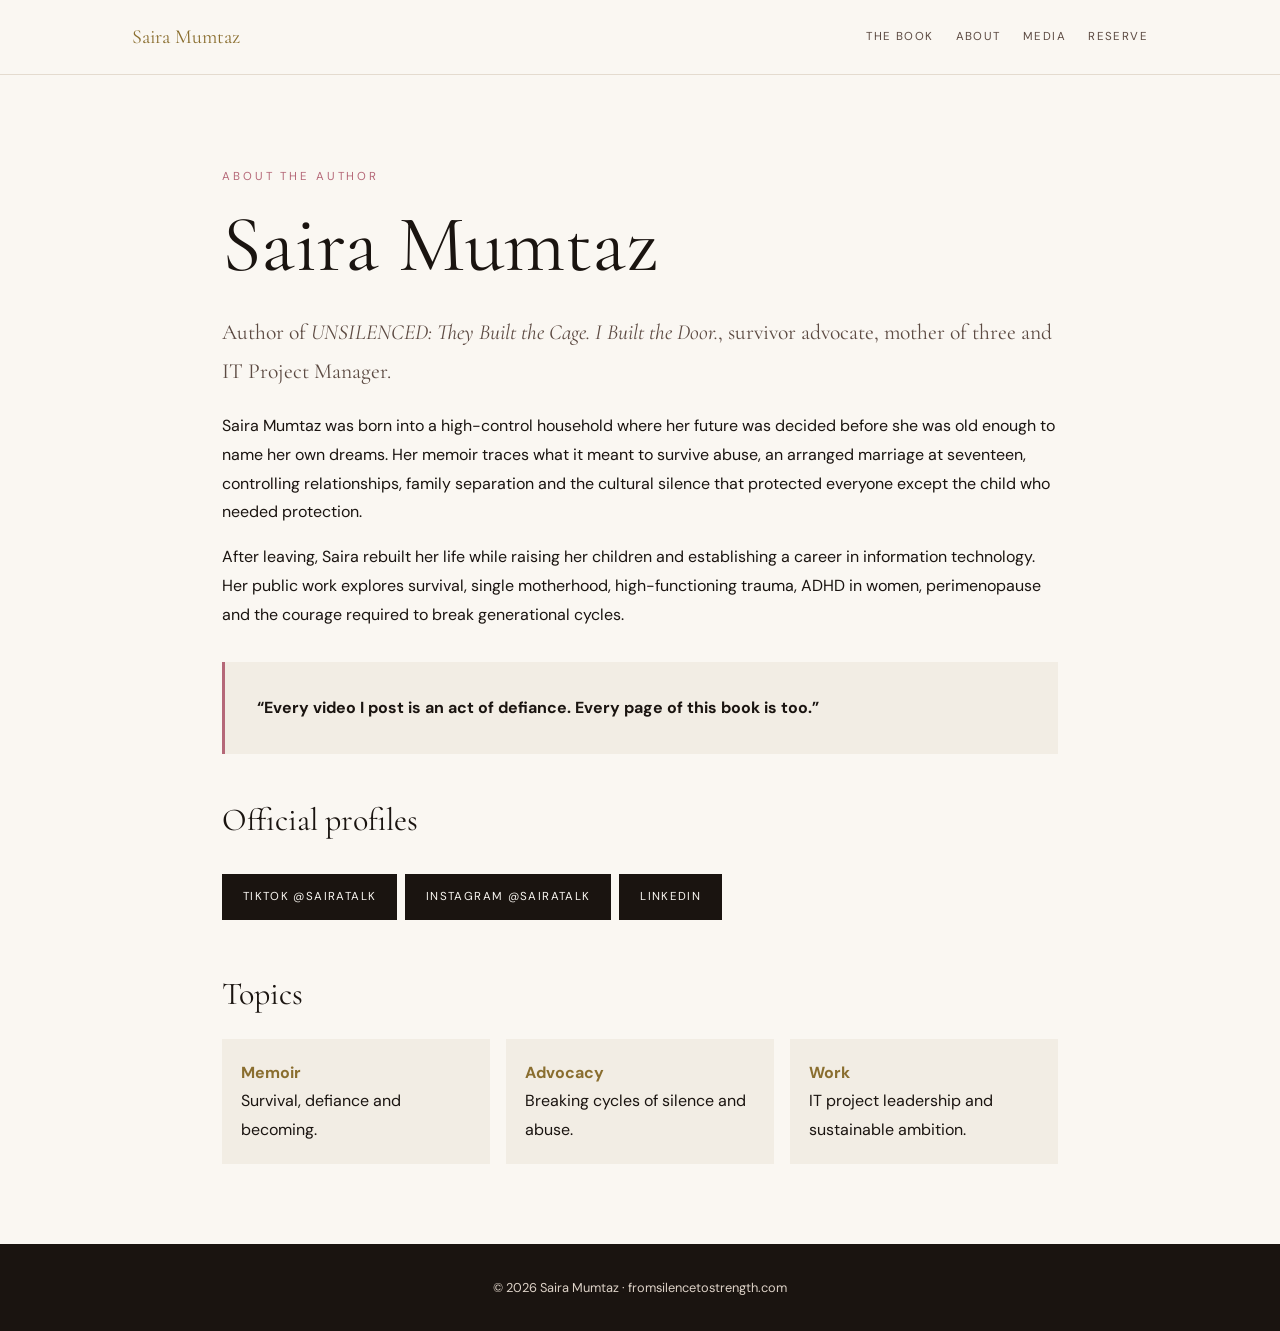
==== about.html @ 46161015 "Improve author and book search presence" ====
<!doctype html><html lang="en"><head><meta charset="utf-8"><meta name="viewport" content="width=device-width,initial-scale=1"><title>Saira Mumtaz | Author, Survivor Advocate & IT Project Manager</title><meta name="description" content="Meet Saira Mumtaz, Chicago-based author of UNSILENCED, survivor advocate, mother of three, and IT Project Manager sharing stories of survival and generational healing."><meta name="robots" content="index,follow"><link rel="canonical" href="https://fromsilencetostrength.com/about.html"><meta property="og:title" content="About Saira Mumtaz | Author of UNSILENCED"><meta property="og:description" content="Author, survivor advocate, mother and IT Project Manager turning silence into strength."><meta property="og:url" content="https://fromsilencetostrength.com/about.html"><meta property="og:image" content="https://fromsilencetostrength.com/saira-mumtaz-author.jpg"><meta property="og:type" content="profile"><link rel="preconnect" href="https://fonts.googleapis.com"><link href="https://fonts.googleapis.com/css2?family=Cormorant+Garamond:wght@400;500&family=DM+Sans:wght@300;400;500&display=swap" rel="stylesheet"><link rel="stylesheet" href="/seo.css"><script type="application/ld+json">{"@context":"https://schema.org","@type":"ProfilePage","url":"https://fromsilencetostrength.com/about.html","mainEntity":{"@type":"Person","@id":"https://fromsilencetostrength.com/about.html#saira","name":"Saira Mumtaz","alternateName":"@sairatalk","jobTitle":["Author","IT Project Manager","Advocate"],"description":"Saira Mumtaz is the author of UNSILENCED: They Built the Cage. I Built the Door.","sameAs":["https://www.tiktok.com/@sairatalk","https://www.instagram.com/sairatalk/","https://www.linkedin.com/in/saira-mumtaz"],"url":"https://fromsilencetostrength.com/about.html"}}</script></head><body><header><nav><a class="brand" href="/">Saira Mumtaz</a><div class="links"><a href="/unsilenced.html">The Book</a><a href="/about.html">About</a><a href="/media.html">Media</a><a href="/#reserve">Reserve</a></div></nav></header><main><p class="eyebrow">About the Author</p><h1>Saira Mumtaz</h1><p class="lead">Author of <em>UNSILENCED: They Built the Cage. I Built the Door.</em>, survivor advocate, mother of three and IT Project Manager.</p><p>Saira Mumtaz was born into a high-control household where her future was decided before she was old enough to name her own dreams. Her memoir traces what it meant to survive abuse, an arranged marriage at seventeen, controlling relationships, family separation and the cultural silence that protected everyone except the child who needed protection.</p><p>After leaving, Saira rebuilt her life while raising her children and establishing a career in information technology. Her public work explores survival, single motherhood, high-functioning trauma, ADHD in women, perimenopause and the courage required to break generational cycles.</p><div class="panel"><strong>“Every video I post is an act of defiance. Every page of this book is too.”</strong></div><h2>Official profiles</h2><p><a class="button" href="https://www.tiktok.com/@sairatalk">TikTok @sairatalk</a><a class="button" href="https://www.instagram.com/sairatalk/">Instagram @sairatalk</a><a class="button" href="https://www.linkedin.com/in/saira-mumtaz">LinkedIn</a></p><h2>Topics</h2><div class="facts"><div class="fact"><strong>Memoir</strong>Survival, defiance and becoming.</div><div class="fact"><strong>Advocacy</strong>Breaking cycles of silence and abuse.</div><div class="fact"><strong>Work</strong>IT project leadership and sustainable ambition.</div></div></main><footer>© 2026 Saira Mumtaz · fromsilencetostrength.com</footer></body></html>
---- seo.css ----
:root{--ivory:#faf7f2;--deep:#f2ede4;--rose:#b56878;--gold:#8a6e2f;--ink:#1a1410;--muted:#5c4a42;--serif:"Cormorant Garamond",Georgia,serif;--sans:"DM Sans",system-ui,sans-serif}*{box-sizing:border-box}body{margin:0;background:var(--ivory);color:var(--ink);font-family:var(--sans);line-height:1.8}a{color:var(--rose)}header{border-bottom:1px solid #e4dbcf;background:rgba(250,247,242,.97)}nav{max-width:1080px;margin:auto;padding:1.2rem 2rem;display:flex;align-items:center;justify-content:space-between;gap:1rem}.brand{font-family:var(--serif);font-size:1.25rem;color:var(--gold);text-decoration:none}.links{display:flex;gap:1.4rem;flex-wrap:wrap}.links a{font-size:.72rem;letter-spacing:.12em;text-transform:uppercase;text-decoration:none;color:var(--muted)}main{max-width:900px;margin:auto;padding:5rem 2rem}h1,h2{font-family:var(--serif);font-weight:400;line-height:1.15}h1{font-size:clamp(2.7rem,7vw,5rem);margin:.2rem 0 1.2rem}h2{font-size:2rem;margin-top:3rem}.eyebrow{color:var(--rose);font-size:.72rem;letter-spacing:.25em;text-transform:uppercase}.lead{font-family:var(--serif);font-size:1.35rem;color:var(--muted)}.panel{background:var(--deep);padding:2rem;margin:2rem 0;border-left:3px solid var(--rose)}.button{display:inline-block;background:var(--ink);color:var(--ivory);text-decoration:none;padding:.8rem 1.3rem;margin:.5rem .5rem .5rem 0;font-size:.72rem;letter-spacing:.12em;text-transform:uppercase}.facts{display:grid;grid-template-columns:repeat(auto-fit,minmax(210px,1fr));gap:1rem}.fact{background:var(--deep);padding:1.2rem}.fact strong{display:block;color:var(--gold)}footer{background:var(--ink);color:#ddd2c7;padding:2rem;text-align:center;font-size:.8rem}@media(max-width:620px){nav{align-items:flex-start;flex-direction:column}main{padding-top:3rem}}
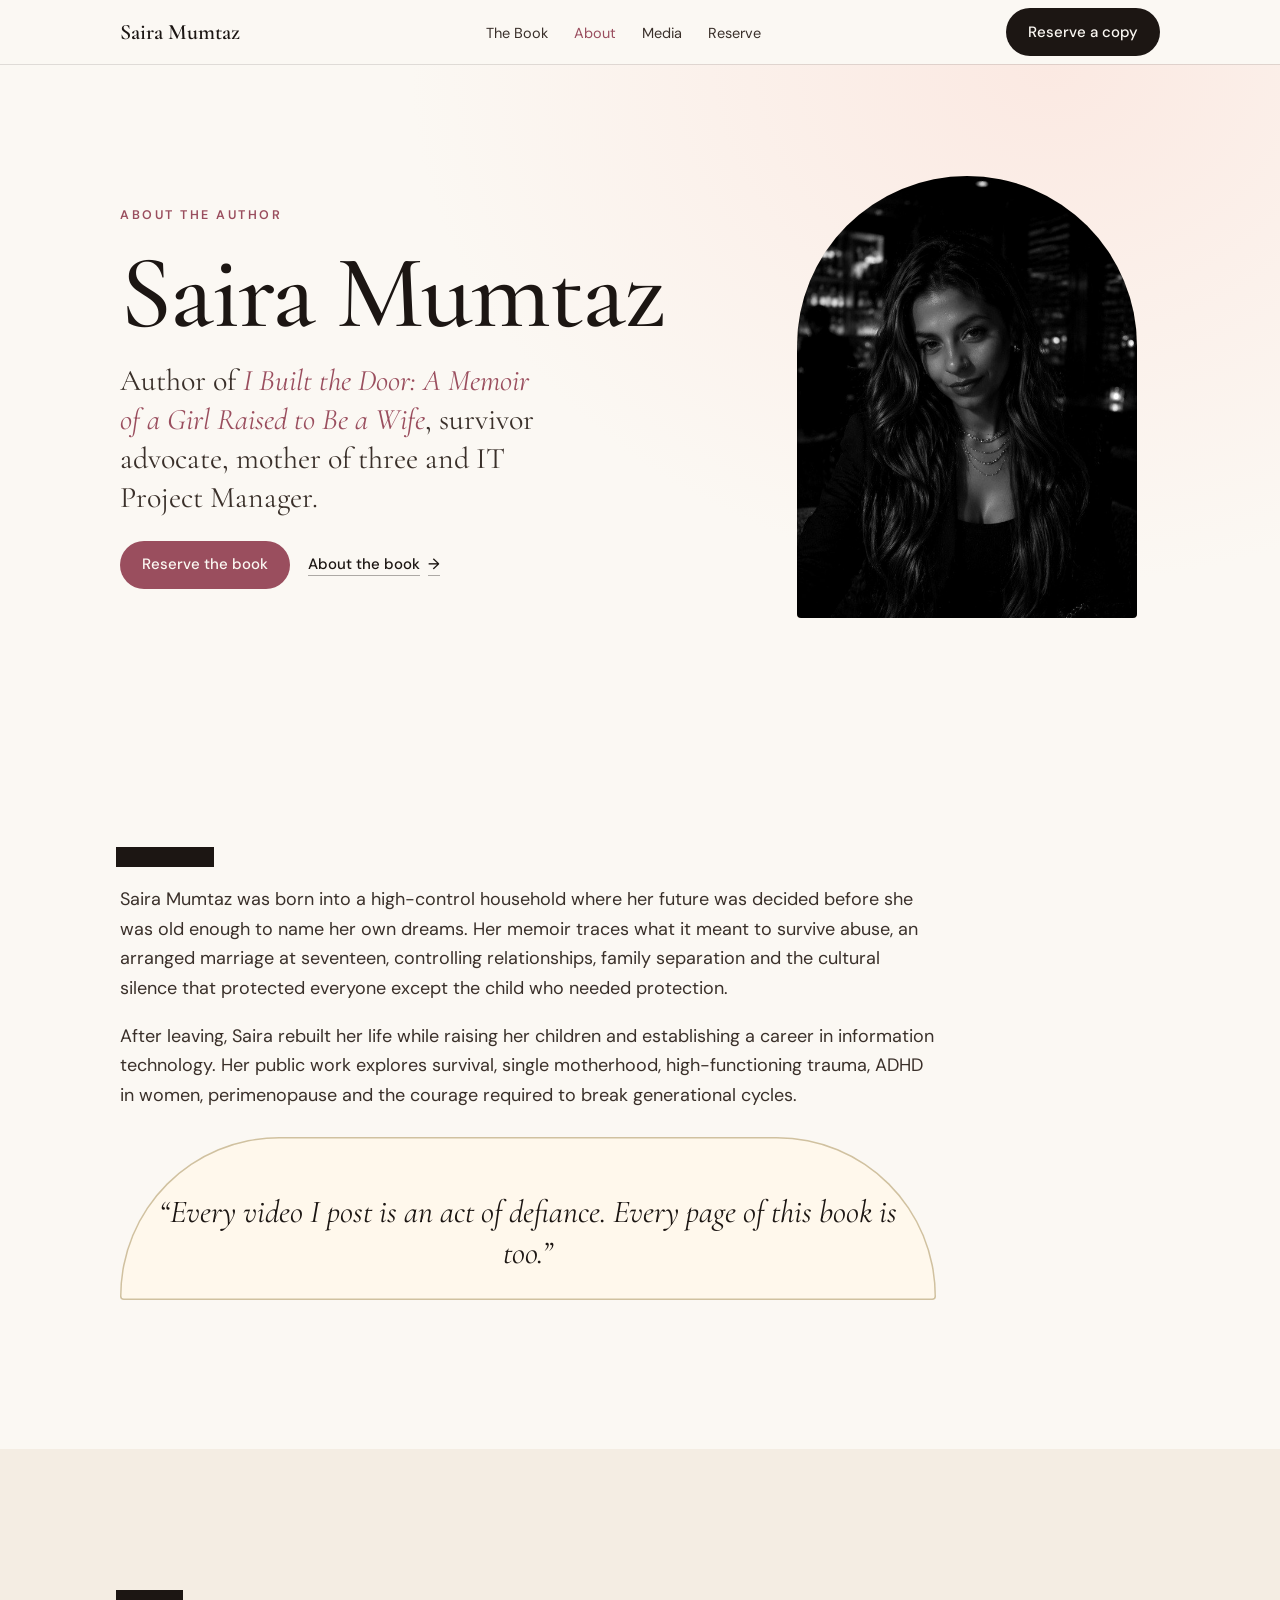
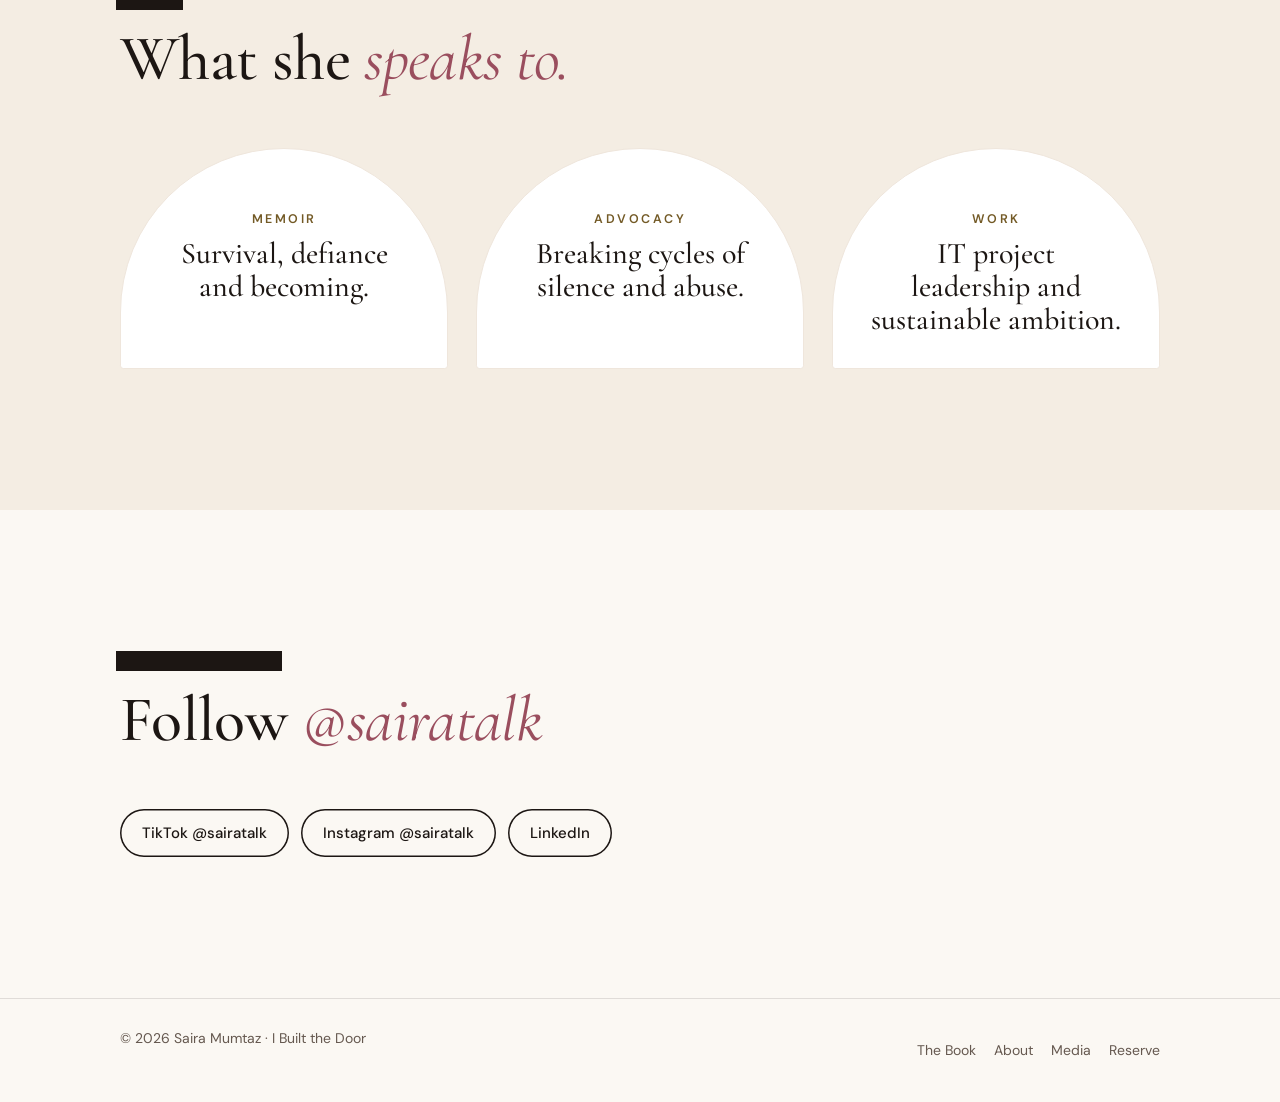
==== commit 0ac6eb5a: "New design: I Built the Door site with sunrise keyhole Redesigned author site: new title I Built the" ====
--- a/about.html
+++ b/about.html
@@ -1 +1,105 @@
-<!doctype html><html lang="en"><head><meta charset="utf-8"><meta name="viewport" content="width=device-width,initial-scale=1"><title>Saira Mumtaz | Author, Survivor Advocate & IT Project Manager</title><meta name="description" content="Meet Saira Mumtaz, Chicago-based author of UNSILENCED, survivor advocate, mother of three, and IT Project Manager sharing stories of survival and generational healing."><meta name="robots" content="index,follow"><link rel="canonical" href="https://fromsilencetostrength.com/about.html"><meta property="og:title" content="About Saira Mumtaz | Author of UNSILENCED"><meta property="og:description" content="Author, survivor advocate, mother and IT Project Manager turning silence into strength."><meta property="og:url" content="https://fromsilencetostrength.com/about.html"><meta property="og:image" content="https://fromsilencetostrength.com/saira-mumtaz-author.jpg"><meta property="og:type" content="profile"><link rel="preconnect" href="https://fonts.googleapis.com"><link href="https://fonts.googleapis.com/css2?family=Cormorant+Garamond:wght@400;500&family=DM+Sans:wght@300;400;500&display=swap" rel="stylesheet"><link rel="stylesheet" href="/seo.css"><script type="application/ld+json">{"@context":"https://schema.org","@type":"ProfilePage","url":"https://fromsilencetostrength.com/about.html","mainEntity":{"@type":"Person","@id":"https://fromsilencetostrength.com/about.html#saira","name":"Saira Mumtaz","alternateName":"@sairatalk","jobTitle":["Author","IT Project Manager","Advocate"],"description":"Saira Mumtaz is the author of UNSILENCED: They Built the Cage. I Built the Door.","sameAs":["https://www.tiktok.com/@sairatalk","https://www.instagram.com/sairatalk/","https://www.linkedin.com/in/saira-mumtaz"],"url":"https://fromsilencetostrength.com/about.html"}}</script></head><body><header><nav><a class="brand" href="/">Saira Mumtaz</a><div class="links"><a href="/unsilenced.html">The Book</a><a href="/about.html">About</a><a href="/media.html">Media</a><a href="/#reserve">Reserve</a></div></nav></header><main><p class="eyebrow">About the Author</p><h1>Saira Mumtaz</h1><p class="lead">Author of <em>UNSILENCED: They Built the Cage. I Built the Door.</em>, survivor advocate, mother of three and IT Project Manager.</p><p>Saira Mumtaz was born into a high-control household where her future was decided before she was old enough to name her own dreams. Her memoir traces what it meant to survive abuse, an arranged marriage at seventeen, controlling relationships, family separation and the cultural silence that protected everyone except the child who needed protection.</p><p>After leaving, Saira rebuilt her life while raising her children and establishing a career in information technology. Her public work explores survival, single motherhood, high-functioning trauma, ADHD in women, perimenopause and the courage required to break generational cycles.</p><div class="panel"><strong>“Every video I post is an act of defiance. Every page of this book is too.”</strong></div><h2>Official profiles</h2><p><a class="button" href="https://www.tiktok.com/@sairatalk">TikTok @sairatalk</a><a class="button" href="https://www.instagram.com/sairatalk/">Instagram @sairatalk</a><a class="button" href="https://www.linkedin.com/in/saira-mumtaz">LinkedIn</a></p><h2>Topics</h2><div class="facts"><div class="fact"><strong>Memoir</strong>Survival, defiance and becoming.</div><div class="fact"><strong>Advocacy</strong>Breaking cycles of silence and abuse.</div><div class="fact"><strong>Work</strong>IT project leadership and sustainable ambition.</div></div></main><footer>© 2026 Saira Mumtaz · fromsilencetostrength.com</footer></body></html>
+<!doctype html>
+<html lang="en">
+<head>
+<!-- Google tag (gtag.js) -->
+<script async src="https://www.googletagmanager.com/gtag/js?id=G-B0QTELP16X"></script>
+<script>window.dataLayer=window.dataLayer||[];function gtag(){dataLayer.push(arguments);}gtag('js',new Date());gtag('config','G-B0QTELP16X');</script>
+<meta charset="utf-8">
+<meta name="viewport" content="width=device-width, initial-scale=1, viewport-fit=cover">
+<title>Saira Mumtaz | Author of I Built the Door, Survivor Advocate and IT Project Manager</title>
+<meta name="description" content="Meet Saira Mumtaz, Chicago-based author of I Built the Door, survivor advocate, mother of three and IT Project Manager.">
+<meta name="author" content="Saira Mumtaz">
+<meta name="robots" content="index, follow">
+<link rel="canonical" href="https://fromsilencetostrength.com/about.html">
+<meta property="og:type" content="profile">
+<meta property="og:url" content="https://fromsilencetostrength.com/about.html">
+<meta property="og:title" content="Saira Mumtaz | Author of I Built the Door">
+<meta property="og:description" content="Meet Saira Mumtaz, Chicago-based author of I Built the Door, survivor advocate, mother of three and IT Project Manager.">
+<meta property="og:image" content="https://fromsilencetostrength.com/saira-mumtaz-author.jpg">
+<meta name="twitter:card" content="summary_large_image">
+<link rel="preconnect" href="https://fonts.googleapis.com">
+<link rel="preconnect" href="https://fonts.gstatic.com" crossorigin>
+<link rel="stylesheet" href="https://fonts.googleapis.com/css2?family=Cormorant+Garamond:ital,wght@0,400;0,500;0,600;1,400;1,500&family=DM+Sans:opsz,wght@9..40,400;9..40,500;9..40,600&display=swap">
+<link rel="stylesheet" href="/site.css">
+<link rel="icon" href="/favicon.svg" type="image/svg+xml">
+<link rel="icon" href="/favicon.ico" sizes="32x32">
+<link rel="apple-touch-icon" href="/apple-touch-icon.png">
+<script type="application/ld+json">{"@context": "https://schema.org", "@type": "ProfilePage", "url": "https://fromsilencetostrength.com/about.html", "mainEntity": {"@type": "Person", "@id": "https://fromsilencetostrength.com/about.html#saira", "name": "Saira Mumtaz", "alternateName": "@sairatalk", "jobTitle": ["Author", "IT Project Manager", "Advocate"], "description": "Saira Mumtaz is the author of I Built the Door: A Memoir of a Girl Raised to Be a Wife.", "image": "https://fromsilencetostrength.com/saira-mumtaz-author.jpg", "sameAs": ["https://www.tiktok.com/@sairatalk", "https://www.instagram.com/sairatalk/", "https://www.linkedin.com/in/saira-mumtaz"], "url": "https://fromsilencetostrength.com/about.html"}}</script>
+</head>
+<body class="page">
+<a class="skip" href="#main">Skip to main content</a>
+<nav class="nav solid" aria-label="Main">
+  <div class="container">
+    <a class="brand" href="/">Saira Mumtaz</a>
+    <ul>
+      <li><a href="/book.html">The Book</a></li>
+      <li><a href="/about.html" aria-current="page">About</a></li>
+      <li><a href="/media.html">Media</a></li>
+      <li class="wide-only"><a href="/#reserve">Reserve</a></li>
+    </ul>
+    <a class="pill" href="/#reserve">Reserve a copy</a>
+  </div>
+</nav>
+<main id="main">
+<header class="page-hero">
+    <div class="container">
+      <div class="copy">
+        <span class="label">About the Author</span>
+        <h1>Saira Mumtaz</h1>
+        <p class="lead">Author of <em>I Built the Door: A Memoir of a Girl Raised to Be a Wife</em>, survivor advocate, mother of three and IT Project Manager.</p>
+        <div class="cta"><a class="pill rose" href="/#reserve">Reserve the book</a><a class="textlink" href="/book.html">About the book <span aria-hidden="true">→</span></a></div>
+      </div>
+      <img class="portrait art" src="/saira-mumtaz-author.jpg" alt="Saira Mumtaz, author of I Built the Door, black and white portrait" width="340" height="442">
+    </div>
+  </header>
+
+  <section aria-label="Her story">
+    <div class="container">
+      <div class="prose">
+        <span class="label">Her story</span>
+        <p>Saira Mumtaz was born into a high-control household where her future was decided before she was old enough to name her own dreams. Her memoir traces what it meant to survive abuse, an arranged marriage at seventeen, controlling relationships, family separation and the cultural silence that protected everyone except the child who needed protection.</p>
+        <p>After leaving, Saira rebuilt her life while raising her children and establishing a career in information technology. Her public work explores survival, single motherhood, high-functioning trauma, ADHD in women, perimenopause and the courage required to break generational cycles.</p>
+        <blockquote class="pullquote">“Every video I post is an act of defiance. Every page of this book is too.”</blockquote>
+      </div>
+    </div>
+  </section>
+
+  <section class="alt" aria-labelledby="topics-h">
+    <div class="container">
+      <div class="head"><span class="label">Topics</span><h2 id="topics-h">What she <em>speaks to.</em></h2></div>
+      <div class="parts">
+        <article class="part"><div class="n">Memoir</div><h3>Survival, defiance and becoming.</h3></article>
+        <article class="part"><div class="n">Advocacy</div><h3>Breaking cycles of silence and abuse.</h3></article>
+        <article class="part"><div class="n">Work</div><h3>IT project leadership and sustainable ambition.</h3></article>
+      </div>
+    </div>
+  </section>
+
+  <section aria-labelledby="prof-h">
+    <div class="container">
+      <div class="head"><span class="label">Official profiles</span><h2 id="prof-h">Follow <em>@sairatalk</em></h2></div>
+      <div class="row">
+        <a class="pill ghost" href="https://www.tiktok.com/@sairatalk" aria-label="TikTok @sairatalk, opens in a new tab" target="_blank" rel="noopener">TikTok @sairatalk</a>
+        <a class="pill ghost" href="https://www.instagram.com/sairatalk/" aria-label="Instagram @sairatalk, opens in a new tab" target="_blank" rel="noopener">Instagram @sairatalk</a>
+        <a class="pill ghost" href="https://www.linkedin.com/in/saira-mumtaz" aria-label="LinkedIn, opens in a new tab" target="_blank" rel="noopener">LinkedIn</a>
+      </div>
+    </div>
+  </section>
+</main>
+<footer><div class="container"><span>© 2026 Saira Mumtaz · I Built the Door</span><nav class="foot-nav" aria-label="Footer"><a href="/book.html">The Book</a><a href="/about.html">About</a><a href="/media.html">Media</a><a href="/#reserve">Reserve</a></nav></div></footer>
+<script>
+document.documentElement.style.setProperty('--khmask', "url(\"data:image/svg+xml,%3Csvg xmlns='http://www.w3.org/2000/svg' viewBox='0 0 100 140'%3E%3Ccircle cx='50' cy='44' r='32'/%3E%3Cpath d='M33 62 L67 62 L78 140 L22 140 Z'/%3E%3C/svg%3E\")");
+(function () {
+  if (window.matchMedia('(prefers-reduced-motion: reduce)').matches) return;
+  var labels = [].slice.call(document.querySelectorAll('.label'));
+  labels.forEach(function (l) { l.style.setProperty('--u', 1); });
+  var t = false;
+  function f() { t = false; var vh = window.innerHeight;
+    labels.forEach(function (l) { var y = l.getBoundingClientRect().top, k = Math.min(1, Math.max(0, (vh * .92 - y) / (vh * .22)));
+      l.style.setProperty('--u', (1 - (k < .5 ? 2*k*k : 1 - Math.pow(-2*k+2, 2)/2)).toFixed(3)); }); }
+  window.addEventListener('scroll', function () { if (!t) { t = true; requestAnimationFrame(f); } }, { passive: true });
+  window.addEventListener('resize', f); f();
+})();
+</script>
+</body>
+</html>
--- a/site.css
+++ b/site.css
@@ -0,0 +1,292 @@
+/* Brief: for women who were made to stay quiet. Feeling: someone finally said it out loud, and there is a way out. Action: reserve the book.
+   Idea: B opens the site (a keyhole of light becomes the doorway), A introduces the book (what they said is uncovered and crossed out).
+   Echoes: section labels uncover from an ink bar; arches frame the moments that matter. One light look; every text color 4.5:1 or better. */
+:root {
+  --ivory: #FBF8F3;
+  --light: #FFF8EC;
+  --paper: #F4EDE3;
+  --wall: #EFE6DA;
+  --blush: #F6DCD6;
+  --ink: #1C1613;
+  --text: #3A302A;
+  --muted: #65584F;
+  --rose: #9A4E5E;
+  --rose-deep: #7E3E4C;
+  --gold: #8A6E2F;
+  --gold-text: #735A26;
+  --line: rgba(28, 22, 19, .12);
+  --display: "Cormorant Garamond", "Iowan Old Style", Georgia, serif;
+  --body: "DM Sans", system-ui, -apple-system, "Segoe UI", Roboto, sans-serif;
+  --ease: cubic-bezier(.22, 1, .36, 1);
+  --t-tap: 180ms;
+  --t-move: 320ms;
+  --t-reveal: 520ms;
+  color-scheme: light;
+}
+* { box-sizing: border-box; }
+html, body { margin: 0; }
+img { max-width: 100%; }
+[hidden] { display: none !important; }
+html { scroll-behavior: smooth; -webkit-text-size-adjust: 100%; }
+body { background: var(--ivory); color: var(--text); font-family: var(--body); font-size: 17px; line-height: 1.65; overflow-x: hidden; }
+a { color: inherit; }
+:focus-visible { outline: 3px solid var(--rose); outline-offset: 3px; border-radius: 4px; }
+h1, h2, h3 { font-family: var(--display); font-weight: 500; color: var(--ink); margin: 0; text-wrap: balance; }
+h2 { font-size: clamp(38px, 5.4vw, 64px); line-height: 1.03; letter-spacing: -.01em; }
+h2 em, h1 em { font-style: italic; font-weight: 400; color: var(--rose); }
+p { margin: 0; text-wrap: pretty; }
+.container { max-width: 1120px; margin: 0 auto; padding-inline: clamp(16px, 4vw, 40px); }
+.skip { position: absolute; left: 16px; top: -80px; z-index: 60; background: var(--ink); color: var(--ivory); padding: 12px 18px; border-radius: 999px; text-decoration: none; font-weight: 500; }
+.skip:focus { top: calc(env(safe-area-inset-top, 0px) + 10px); }
+
+/* Echo of A: labels uncover from an ink bar as you reach them */
+.label { position: relative; display: inline-block; justify-self: start; font: 600 12.5px/1.3 var(--body); letter-spacing: .2em; text-transform: uppercase; color: var(--rose); padding: 2px 0; }
+.label::after { content: ""; position: absolute; inset: 0 -4px; background: var(--ink); transform-origin: right; transform: scaleX(var(--u, 0)); }
+
+.pill { display: inline-flex; align-items: center; justify-content: center; min-height: 48px; gap: 8px; text-decoration: none; font: 500 15px/1 var(--body);
+  padding: 14px 22px; border-radius: 999px; background: var(--ink); color: var(--ivory); border: 0; cursor: pointer; transition: transform var(--t-tap) var(--ease), background var(--t-tap) var(--ease), color var(--t-tap) var(--ease); }
+.pill:hover { background: #33291F; transform: translateY(-1px); }
+.pill.ghost { background: transparent; color: var(--ink); box-shadow: inset 0 0 0 1.5px var(--ink); }
+.pill.ghost:hover { background: var(--ink); color: var(--ivory); }
+.pill.rose { background: var(--rose); }
+.pill.rose:hover { background: var(--rose-deep); }
+
+/* ---------- Nav ---------- */
+.nav { position: fixed; top: 0; left: 0; right: 0; z-index: 50; padding-top: env(safe-area-inset-top, 0px); transition: background .35s, box-shadow .35s; }
+.nav.solid { background: rgba(251, 248, 243, .86); backdrop-filter: saturate(1.4) blur(14px); -webkit-backdrop-filter: saturate(1.4) blur(14px); box-shadow: 0 1px 0 var(--line); }
+.nav .container { display: flex; align-items: center; justify-content: space-between; gap: 16px; height: 64px; }
+.brand { font-family: var(--display); font-size: 22px; font-weight: 600; color: var(--ink); text-decoration: none; }
+.nav ul { display: flex; gap: 26px; list-style: none; margin: 0; padding: 0; }
+.nav ul a { text-decoration: none; font-size: 14.5px; }
+.nav ul a:hover { color: var(--rose); }
+@media (max-width: 860px) {
+  .nav .container { gap: 12px; }
+  .nav ul { gap: 16px; overflow-x: auto; scrollbar-width: none; white-space: nowrap; }
+  .nav ul::-webkit-scrollbar { display: none; }
+  .nav ul a { font-size: 14px; padding-block: 12px; display: inline-block; }
+  .nav ul li.wide-only { display: none; }
+  .nav .pill { display: none; }
+  .brand { font-size: 19px; white-space: nowrap; }
+}
+
+/* ---------- B: the keyhole opening ---------- */
+.keyhole-track { position: relative; height: 260vh; }
+@media (max-width: 700px) { .keyhole-track { height: 175vh; } }
+.kh-stage { position: sticky; top: 0; height: 100vh; height: 100svh; overflow: hidden; background: var(--wall); }
+.plaster { position: absolute; inset: 0; opacity: .5; pointer-events: none; }
+.door-light { position: absolute; left: 50%; top: 46%; width: 112px; height: 157px; margin: -49px 0 0 -56px; will-change: transform; transform-origin: 50% 31.4%;
+  background: rgba(154, 78, 94, var(--rim, 1));
+  -webkit-mask: var(--kh) center / 100% 100% no-repeat; mask: var(--kh) center / 100% 100% no-repeat;
+  transform: scale(var(--s, 1)); box-shadow: 0 0 0 0 transparent; }
+.door-light::before { content: none; }
+/* The horizon inside the keyhole: a sunrise over the water */
+.door-light .scene { position: absolute; inset: 4px 4px 3px; overflow: hidden;
+  -webkit-mask: var(--kh) center / 100% 100% no-repeat; mask: var(--kh) center / 100% 100% no-repeat;
+  background: linear-gradient(180deg, #FBE7D8 0%, #F6D2BF 30%, #F1BCA6 47%, #EDAE95 52.5%, #C49A86 53%, #A3826F 70%, #7E6556 100%); }
+.door-light .sun { position: absolute; left: 50%; top: calc(53% - var(--sun, 0) * 16%); width: 40%; aspect-ratio: 1; border-radius: 50%; transform: translate(-50%, -50%);
+  background: radial-gradient(circle, #FFF6E4 0 38%, #FCDDB0 60%, rgba(252, 221, 176, 0) 71%); }
+.door-light .sea { position: absolute; left: 0; right: 0; top: 53%; bottom: 0;
+  background: linear-gradient(180deg, rgba(255, 236, 214, .35), transparent 30%), repeating-linear-gradient(180deg, rgba(255, 240, 222, .16) 0 1px, transparent 1px 6px); }
+.halo { position: absolute; left: 50%; top: 46%; width: 340px; height: 340px; margin: -170px 0 0 -170px; border-radius: 50%;
+  background: radial-gradient(closest-side, rgba(255, 236, 205, .9), rgba(255, 236, 205, 0)); opacity: var(--halo, .9); transform: scale(var(--hs, 1)); pointer-events: none; }
+.wall-text { position: absolute; left: 16px; right: 16px; text-align: center; color: var(--text); opacity: var(--wt, 1); }
+.wall-text.top { top: calc(env(safe-area-inset-top, 0px) + 100px); font: 600 12px/1.4 var(--body); letter-spacing: .24em; text-transform: uppercase; color: var(--muted); }
+.wall-text.bottom { bottom: 10%; font-family: var(--display); font-style: italic; font-size: clamp(22px, 3vw, 30px); }
+.room { position: absolute; inset: 0; display: grid; place-content: center; justify-items: center; text-align: center; gap: 16px; padding: 90px 16px 40px;
+  opacity: var(--ro, 1); transform: translateY(var(--ry, 0px)); }
+.room .label::after { display: none; }
+.room h1 { font-size: clamp(62px, 12vw, 152px); line-height: .9; letter-spacing: -.02em; }
+.room .door-line { font-family: var(--display); font-style: italic; font-size: clamp(26px, 3.6vw, 42px); color: var(--rose); }
+.room .meta { color: var(--muted); font-size: 16px; }
+.room .cta { display: flex; flex-wrap: wrap; justify-content: center; gap: 12px; margin-top: 8px; }
+
+/* ---------- A: what they told her ---------- */
+.told-track { position: relative; height: 230vh; background: var(--light); }
+.told-stage { position: sticky; top: 0; min-height: 100vh; min-height: 100svh; display: grid; align-content: center; gap: clamp(26px, 4vw, 48px); padding-block: 90px 40px; }
+.told-stage .container { display: grid; gap: clamp(26px, 4vw, 48px); width: 100%; }
+.said { display: grid; gap: 8px; }
+.line { position: relative; display: inline-block; justify-self: start; font-family: var(--display); font-size: clamp(28px, 5vw, 58px); line-height: 1.12; color: var(--ink); transition: color .4s; }
+.line .bar { position: absolute; inset: .12em -.14em .06em; background: var(--ink); transform-origin: right; transform: scaleX(var(--b, 0)); }
+.line .strike { position: absolute; left: -.06em; right: -.06em; top: 55%; height: .065em; background: var(--rose); transform-origin: left; transform: scaleX(var(--st, 1)); }
+.line.struck { color: var(--muted); }
+.word { display: flex; flex-wrap: wrap; gap: 0 .24em; font-family: var(--display); font-weight: 600; font-size: clamp(52px, 11vw, 150px); line-height: .86; color: var(--ink); letter-spacing: -.01em; }
+.word .wg { display: inline-flex; white-space: nowrap; }
+.word .wg span { display: inline-block; opacity: var(--o, 1); transform: translateY(var(--y, 0)) scale(var(--sc, 1)); filter: blur(var(--bl, 0px)); }
+.word-by { font-family: var(--display); font-style: italic; font-size: clamp(22px, 3vw, 32px); color: var(--rose); }
+
+section { padding-block: clamp(80px, 11vw, 148px); }
+.head { display: grid; gap: 16px; max-width: 760px; margin-bottom: clamp(36px, 5vw, 56px); }
+.head p { color: var(--muted); font-size: 18.5px; max-width: 60ch; }
+
+/* Book */
+.book-sec { background: var(--paper); }
+.book-grid { display: grid; grid-template-columns: .9fr 1.1fr; gap: clamp(36px, 6vw, 88px); align-items: center; }
+.book-grid > * { min-width: 0; }
+.book-arch { position: relative; display: grid; place-items: center; padding: 48px 16px 40px; border-radius: 999px 999px 24px 24px; background: linear-gradient(180deg, var(--light), #F7E6DF); perspective: 1400px; }
+.book3d { position: relative; width: min(240px, 58vw); aspect-ratio: 240 / 354; transform-style: preserve-3d; transform: rotateY(var(--bry, -28deg)) rotateX(var(--brx, 4deg)); transition: transform .5s var(--ease); }
+.face { position: absolute; inset: 0; backface-visibility: hidden; }
+.cover { border-radius: 3px 8px 8px 3px; background: linear-gradient(160deg, #FBF6EE, #F1E6D6); box-shadow: inset 4px 0 8px rgba(80,50,30,.12), 0 1px 0 #fff inset;
+  display: grid; grid-template-rows: auto 1fr auto; padding: 26px 20px 22px; text-align: center; transform: translateZ(17px); color: var(--ink); }
+.cover .k { font: 600 9.5px/1 var(--body); letter-spacing: .32em; color: var(--gold-text); }
+.cover .t { align-self: center; display: grid; gap: 12px; justify-items: center; }
+.cover .mini-kh { width: 20px; height: 28px; background: var(--rose); -webkit-mask: var(--khmask) center / 100% 100% no-repeat; mask: var(--khmask) center / 100% 100% no-repeat; }
+.cover .title { font-family: var(--display); font-size: clamp(30px, 7.4vw, 36px); line-height: 1; font-weight: 600; }
+.cover .tag { font-family: var(--display); font-style: italic; font-size: 15px; line-height: 1.35; color: var(--rose-deep); }
+.cover .au { font: 600 10.5px/1 var(--body); letter-spacing: .28em; text-transform: uppercase; color: var(--text); }
+.spine { width: 34px; background: linear-gradient(90deg, #D9C9B3, #EBDDCA 60%, #DCCDB8); transform: rotateY(-90deg) translateZ(17px); transform-origin: left; border-radius: 3px 0 0 3px; }
+.pages { width: 32px; left: auto; right: 0; transform: rotateY(90deg) translateZ(-15px); transform-origin: right; background: repeating-linear-gradient(90deg, #FFFDF8 0 2px, #EDE4D6 2px 3px); }
+.back { transform: rotateY(180deg) translateZ(17px); background: #EADCC8; border-radius: 8px 3px 3px 8px; }
+.book-copy { display: grid; gap: 20px; }
+.book-copy p { font-size: 18px; max-width: 58ch; }
+.tags { display: flex; flex-wrap: wrap; gap: 8px; padding: 0; margin: 6px 0 0; list-style: none; }
+.tags li { font-size: 13.5px; color: var(--rose-deep); background: #fff; border: 1px solid #ECDCD9; padding: 7px 14px; border-radius: 999px; }
+@media (max-width: 860px) { .book-grid { grid-template-columns: 1fr; } }
+
+/* Journey: three doorways */
+.parts { display: grid; grid-template-columns: repeat(3, 1fr); gap: clamp(16px, 2.4vw, 28px); }
+.part { min-width: 0; display: grid; gap: 12px; align-content: start; padding: 64px 26px 32px; background: #fff; border-radius: 999px 999px 20px 20px; border: 1px solid #EFE6DC; text-align: center; transition: transform var(--t-move) var(--ease), box-shadow var(--t-move) var(--ease); }
+.part:hover { transform: translateY(-4px); box-shadow: 0 24px 48px -28px rgba(80, 50, 40, .35); }
+.part .n { font: 600 12.5px/1 var(--body); letter-spacing: .2em; text-transform: uppercase; color: var(--gold-text); }
+.part h3 { font-size: 30px; line-height: 1.1; }
+.part p { color: var(--muted); font-size: 16px; }
+.part.lit { background: linear-gradient(180deg, var(--light), #FBEAE3); border-color: #F0D9D2; }
+@media (max-width: 860px) { .parts { grid-template-columns: 1fr; } .part { padding-top: 48px; } }
+
+/* Dedication: one tall arch */
+.dedication { background: var(--paper); }
+.ded-arch { max-width: 720px; margin: 0 auto; text-align: center; padding: clamp(80px, 12vw, 130px) clamp(22px, 5vw, 64px) clamp(48px, 7vw, 72px);
+  border-radius: 999px 999px 28px 28px; background: var(--light); box-shadow: inset 0 0 0 1.5px rgba(138, 110, 47, .55), inset 0 0 0 10px var(--light), inset 0 0 0 11px rgba(138, 110, 47, .3); display: grid; gap: 16px; justify-items: center; }
+.ded-arch h2 { font-size: clamp(56px, 9vw, 100px); }
+.ded-arch p { max-width: 50ch; font-size: 18px; }
+.ded-arch .free { font-family: var(--display); font-style: italic; font-size: clamp(24px, 3vw, 32px); color: var(--rose); margin-top: 8px; }
+
+/* Proof */
+.kids { display: grid; grid-template-columns: repeat(3, 1fr); gap: clamp(16px, 2.4vw, 28px); }
+.kid { min-width: 0; display: grid; gap: 14px; align-content: start; padding-top: 22px; border-top: 2px solid var(--rose); }
+.kid h3 { font-size: 36px; line-height: 1; }
+.kid .age { font: 600 12px/1 var(--body); letter-spacing: .16em; text-transform: uppercase; color: var(--gold-text); }
+.kid p { font-size: 16px; }
+.kid blockquote { margin: 4px 0 0; padding-top: 14px; border-top: 1px solid var(--line); font-family: var(--display); font-style: italic; font-size: 20px; line-height: 1.35; color: var(--rose-deep); }
+@media (max-width: 860px) { .kids { grid-template-columns: 1fr; gap: 44px; } }
+
+/* About */
+.about { background: var(--paper); }
+.about-grid { display: grid; grid-template-columns: .8fr 1.2fr; gap: clamp(36px, 6vw, 88px); align-items: center; }
+.about-grid > * { min-width: 0; }
+.portrait { object-fit: cover; aspect-ratio: 4 / 5.2; max-width: 360px; width: 100%; justify-self: center; border-radius: 999px 999px 24px 24px; background: linear-gradient(180deg, #EFE3D6, #E4D4C2); display: grid; place-content: center; text-align: center; gap: 8px; color: var(--text); }
+.portrait b { font-family: var(--display); font-size: 64px; font-weight: 500; color: var(--rose-deep); line-height: 1; }
+.portrait span { font-size: 14px; color: var(--muted); }
+.about-copy { display: grid; gap: 18px; }
+.about-copy p { font-size: 17.5px; max-width: 60ch; }
+.stats { display: flex; flex-wrap: wrap; gap: 12px 36px; margin-top: 8px; }
+.stat b { display: block; font-family: var(--display); font-weight: 500; font-size: 52px; line-height: 1; color: var(--ink); font-variant-numeric: tabular-nums; }
+.stat span { font-size: 15px; color: var(--muted); }
+@media (max-width: 860px) { .about-grid { grid-template-columns: 1fr; } }
+
+/* For you */
+.foryou ul { list-style: none; padding: 0; margin: 0; display: grid; grid-template-columns: repeat(2, 1fr); gap: 0 clamp(24px, 4vw, 56px); }
+.foryou li { min-width: 0; display: grid; grid-template-columns: 22px 1fr; gap: 16px; padding: 20px 0; border-bottom: 1px solid var(--line); font-size: 17px; }
+.foryou li i { width: 14px; height: 20px; margin-top: 5px; background: var(--rose); -webkit-mask: var(--khmask) center / 100% 100% no-repeat; mask: var(--khmask) center / 100% 100% no-repeat; }
+@media (max-width: 760px) { .foryou ul { grid-template-columns: 1fr; } }
+
+/* Reserve: the door */
+.reserve .door-card { max-width: 640px; margin: 0 auto; padding: clamp(90px, 13vw, 140px) clamp(22px, 5vw, 56px) clamp(36px, 5vw, 56px);
+  border-radius: 999px 999px 28px 28px; background: radial-gradient(80% 60% at 50% 20%, var(--light), #F7E3DC); text-align: center; display: grid; gap: 16px; justify-items: center; }
+.reserve .door-card p { max-width: 46ch; color: var(--text); }
+form { display: grid; gap: 14px; width: 100%; max-width: 420px; margin-top: 8px; text-align: left; }
+.field { display: grid; gap: 6px; }
+label { font-size: 15px; font-weight: 600; color: var(--ink); }
+input { font: inherit; font-size: 16px; min-height: 48px; padding: 12px 16px; border-radius: 12px; border: 1.5px solid #8F7F72; background: #fff; color: var(--ink); }
+input:focus-visible { outline: 3px solid var(--rose); outline-offset: 1px; border-color: var(--rose); }
+.fine { font-size: 15px; color: var(--muted); text-align: center; }
+.status { min-height: 1.4em; font-family: var(--display); font-size: 24px; color: var(--rose-deep); text-align: center; }
+
+.connect { text-align: center; }
+.connect .head { margin-inline: auto; justify-items: center; }
+.socials { display: flex; justify-content: center; flex-wrap: wrap; gap: 12px; }
+footer { border-top: 1px solid var(--line); padding-block: 28px calc(28px + env(safe-area-inset-bottom, 0px)); }
+footer .container { display: flex; flex-wrap: wrap; justify-content: space-between; gap: 12px; font-size: 14px; color: var(--muted); }
+
+.pq { margin: 10px 0 0; padding-left: 20px; border-left: 2px solid var(--rose); font-family: var(--display); font-style: italic; font-size: clamp(22px, 2.4vw, 27px); line-height: 1.35; color: var(--ink); }
+.pq cite, .ded-arch cite { display: block; margin-top: 10px; font: 600 12px/1 var(--body); font-style: normal; letter-spacing: .18em; text-transform: uppercase; color: var(--gold-text); }
+.ded-note { font-family: var(--display); font-style: italic; font-size: 20px; color: var(--text); }
+.kid .tags { margin: 0; }
+.portrait-wrap { margin: 0; display: grid; gap: 12px; justify-items: center; }
+.portrait-wrap figcaption { font: 600 12px/1.3 var(--body); letter-spacing: .16em; text-transform: uppercase; color: var(--gold-text); }
+.mail { margin-top: 16px; color: var(--muted); font-size: 15px; user-select: all; }
+@media (prefers-reduced-motion: reduce) {
+  html { scroll-behavior: auto; }
+  .keyhole-track { height: auto; }
+  .kh-stage { position: relative; height: auto; min-height: 100svh; background: radial-gradient(70% 60% at 50% 45%, var(--light), var(--blush)); }
+  .door-light, .halo, .wall-text, .plaster { display: none; }
+  .room { position: relative; inset: auto; min-height: 100svh; }
+  .told-track { height: auto; }
+  .told-stage { position: relative; }
+  .book3d, .part { transition: none; }
+}
+
+/* ---------- Inner pages ---------- */
+.page .nav { background: rgba(251, 248, 243, .92); box-shadow: 0 1px 0 var(--line); }
+.page main { padding-top: 64px; }
+.nav ul a[aria-current="page"] { color: var(--rose); }
+.page-hero { position: relative; overflow: hidden; background: radial-gradient(640px 520px at 82% 0%, #FBE9E2, rgba(251,233,226,0)), var(--ivory); padding-block: clamp(56px, 9vw, 112px) clamp(48px, 7vw, 88px); }
+.page-hero .container { display: grid; grid-template-columns: 1.2fr .8fr; gap: clamp(32px, 6vw, 80px); align-items: center; }
+.page-hero .container > * { min-width: 0; }
+.page-hero .copy { display: grid; gap: 18px; }
+.page-hero h1 { font-size: clamp(52px, 8.6vw, 104px); line-height: .95; letter-spacing: -.02em; }
+.page-hero .lead { font-family: var(--display); font-size: clamp(22px, 2.6vw, 30px); line-height: 1.3; color: var(--text); max-width: 30ch; }
+.page-hero .lead em { color: var(--rose); }
+.page-hero .cta { display: flex; flex-wrap: wrap; gap: 12px; margin-top: 6px; }
+.keyhole-mark { width: 44px; height: 62px; background: var(--rose); -webkit-mask: var(--khmask) center / 100% 100% no-repeat; mask: var(--khmask) center / 100% 100% no-repeat; }
+.page-hero .art { justify-self: center; width: min(100%, 340px); }
+.page-hero .portrait { max-width: 340px; }
+@media (max-width: 860px) { .page-hero .container { grid-template-columns: 1fr; } .page-hero .art { order: -1; width: min(100%, 260px); } }
+.prose { display: grid; gap: 18px; max-width: 68ch; }
+.prose p { font-size: 18px; }
+.pullquote { margin: 8px 0; padding: 26px 28px; border-radius: 999px 999px 24px 24px; background: var(--light); text-align: center; font-family: var(--display); font-style: italic; font-size: clamp(24px, 3vw, 32px); line-height: 1.3; color: var(--ink); box-shadow: inset 0 0 0 1.5px rgba(138, 110, 47, .4); padding-top: 54px; }
+.parts.four { grid-template-columns: repeat(2, 1fr); }
+@media (max-width: 860px) { .parts.four { grid-template-columns: 1fr; } }
+.facts { display: grid; grid-template-columns: max-content 1fr; gap: 12px 28px; margin: 0; padding: 26px 28px; background: #fff; border: 1px solid #EFE6DC; border-radius: 18px; max-width: 640px; }
+.facts dt { font: 600 12.5px/1.6 var(--body); letter-spacing: .16em; text-transform: uppercase; color: var(--gold-text); }
+.facts dd { margin: 0; font-size: 17px; color: var(--ink); }
+@media (max-width: 520px) { .facts { grid-template-columns: 1fr; gap: 4px; } .facts dd { margin-bottom: 10px; } }
+.row { display: flex; flex-wrap: wrap; gap: 12px; }
+.alt { background: var(--paper); }
+.foot-nav { display: flex; flex-wrap: wrap; gap: 18px; }
+.foot-nav a { text-decoration: none; display: inline-block; padding-block: 12px; }
+.foot-nav a:hover { color: var(--rose); }
+img.portrait { display: block; height: auto; object-position: 50% 22%; }
+
+/* ---------- Premium design rules: one primary action, progressive disclosure, tactile feedback ---------- */
+.pill:active { transform: scale(.98); }
+.textlink { display: inline-flex; align-items: center; gap: 8px; min-height: 48px; padding-inline: 6px; font: 500 15px/1 var(--body); color: var(--ink); text-decoration: underline; text-decoration-color: rgba(28,22,19,.35); text-underline-offset: 6px; transition: color var(--t-tap) var(--ease), text-decoration-color var(--t-tap) var(--ease); }
+.textlink:hover { color: var(--rose); text-decoration-color: currentColor; }
+.textlink span { transition: transform var(--t-tap) var(--ease); }
+.textlink:hover span { transform: translateX(3px); }
+.room .cta, .page-hero .cta, .row { align-items: center; }
+.more { margin-top: 2px; }
+.more summary { list-style: none; cursor: pointer; display: inline-flex; align-items: center; gap: 8px; min-height: 44px; font: 600 14px/1 var(--body); letter-spacing: .04em; color: var(--rose-deep); }
+.more summary::-webkit-details-marker { display: none; }
+.more summary::after { content: ""; width: 8px; height: 8px; border-right: 1.6px solid currentColor; border-bottom: 1.6px solid currentColor; transform: rotate(45deg) translateY(-2px); transition: transform var(--t-move) var(--ease); }
+.more[open] summary::after { transform: rotate(-135deg) translateY(-2px); }
+.more[open] summary .closed, .more:not([open]) summary .opened { display: none; }
+.more .body { display: grid; gap: 12px; padding-top: 6px; animation: rise var(--t-reveal) var(--ease) both; }
+.foryou .extra[hidden] { display: none !important; }
+.showall { margin-top: 20px; }
+.showall button { all: unset; box-sizing: border-box; cursor: pointer; display: inline-flex; align-items: center; gap: 10px; min-height: 48px; padding: 0 20px; border-radius: 999px; box-shadow: inset 0 0 0 1.5px var(--ink); font: 500 15px/1 var(--body); color: var(--ink); transition: background var(--t-tap) var(--ease), color var(--t-tap) var(--ease); }
+.showall button:hover { background: var(--ink); color: var(--ivory); }
+.showall button:focus-visible { outline: 3px solid var(--rose); outline-offset: 3px; }
+.foryou li.extra.in { animation: rise var(--t-reveal) var(--ease) both; }
+@media (prefers-reduced-motion: reduce) { .more .body, .foryou li.extra.in { animation: none; } .pill:active { transform: none; } }
+.brand { display: inline-flex; align-items: center; min-height: 44px; }
+
+/* Hero copy sits on frosted glass so it reads clearly over the sunrise */
+.room { place-content: center; }
+.room > * { position: relative; }
+.room::before { content: ""; position: absolute; left: 50%; top: 50%; width: min(1000px, calc(100% - 20px)); height: min(560px, calc(100% - 150px)); transform: translate(-50%, -46%);
+  border-radius: 40px; background: rgba(251, 248, 243, .8); backdrop-filter: blur(16px); -webkit-backdrop-filter: blur(16px);
+  box-shadow: 0 0 0 1px rgba(255, 255, 255, .7) inset, 0 40px 80px -50px rgba(80, 50, 30, .55); }
+@media (prefers-reduced-motion: reduce) {
+  .kh-stage { background: linear-gradient(180deg, #FBE7D8 0%, #F1BCA6 50%, #A3826F 100%); }
+}
+@media (max-width: 700px) { .room { padding-inline: 30px; } }
